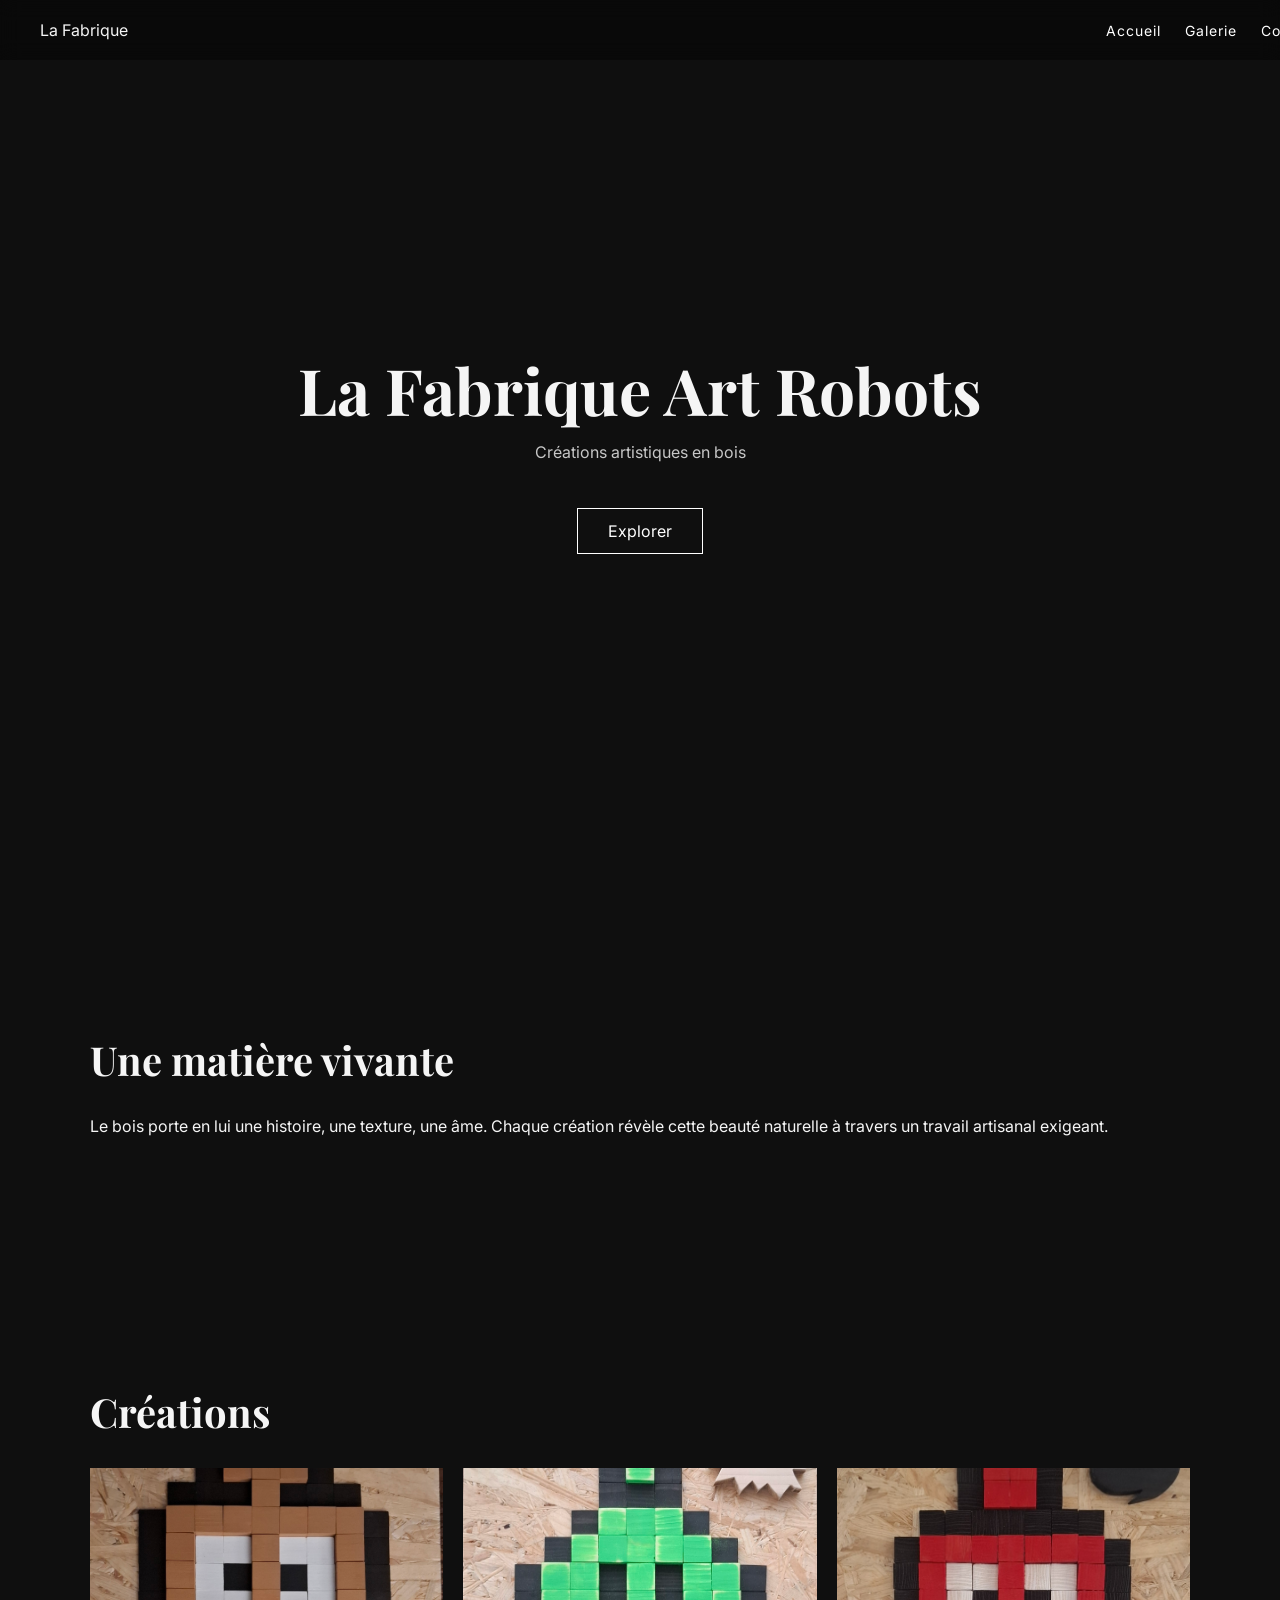
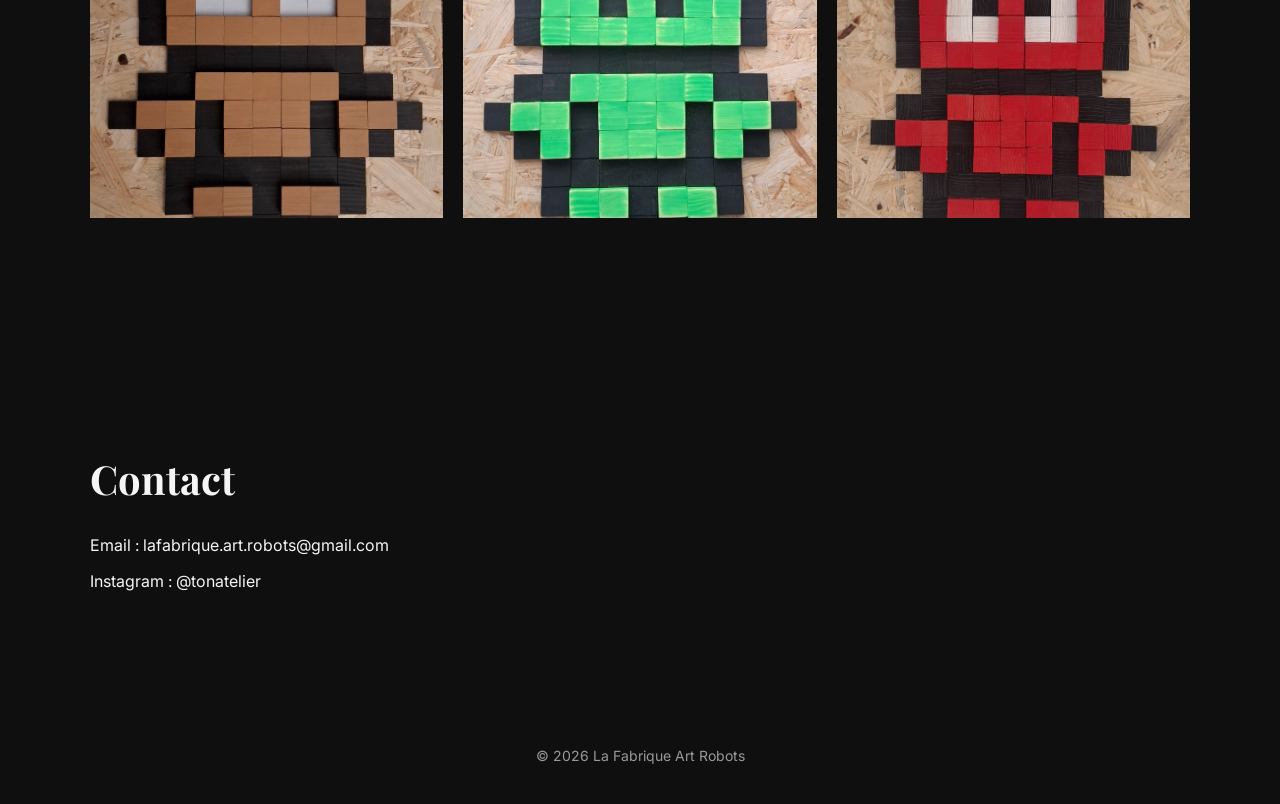
==== index.html @ 7349595c "Add files via upload" ====
<!DOCTYPE html>
<html lang="fr">
<head>
<meta charset="UTF-8">
<meta name="viewport" content="width=device-width, initial-scale=1.0">
<title>La Fabrique Art Robots</title>

<link href="https://fonts.googleapis.com/css2?family=Playfair+Display&family=Inter&display=swap" rel="stylesheet">

<style>

body {
  margin: 0;
  font-family: 'Inter', sans-serif;
  background: #0f0f0f;
  color: #f5f5f5;
}

/* NAV */
nav {
  position: fixed;
  width: 100%;
  padding: 20px 40px;
  display: flex;
  justify-content: space-between;
  background: rgba(0,0,0,0.4);
  backdrop-filter: blur(10px);
}

nav a {
  color: white;
  margin-left: 20px;
  text-decoration: none;
  font-size: 14px;
  letter-spacing: 1px;
}

/* HERO */
.hero {
  height: 100vh;
  background: url('https://images.unsplash.com/photo-1519710164239-da123dc03ef4') center/cover;
  display: flex;
  align-items: center;
  justify-content: center;
  text-align: center;
}

.hero h1 {
  font-family: 'Playfair Display', serif;
  font-size: 4em;
  margin: 0;
}

.hero p {
  margin-top: 10px;
  opacity: 0.8;
}

.btn {
  display: inline-block;
  margin-top: 30px;
  padding: 12px 30px;
  border: 1px solid white;
  color: white;
  text-decoration: none;
  transition: 0.3s;
}

.btn:hover {
  background: white;
  color: black;
}

/* SECTIONS */
section {
  padding: 100px 40px;
  max-width: 1100px;
  margin: auto;
}

/* TITRES */
h2 {
  font-family: 'Playfair Display', serif;
  font-size: 2.5em;
  margin-bottom: 30px;
}

/* GALERIE */
.gallery {
  display: grid;
  grid-template-columns: repeat(auto-fit, minmax(300px, 1fr));
  gap: 20px;
}

.gallery img {
  width: 100%;
  height: 350px;
  object-fit: cover;
  transition: 0.4s;
}

.gallery img:hover {
  transform: scale(1.05);
  opacity: 0.8;
}

/* FOOTER */
footer {
  text-align: center;
  padding: 40px;
  font-size: 14px;
  opacity: 0.6;
}

</style>
</head>

<body>

<!-- NAV -->
<nav>
  <div>La Fabrique</div>
  <div>
    <a href="index.html">Accueil</a>
    <a href="galerie.html">Galerie</a>
    <a href="contact.html">Contact</a>
  </div>
</nav>

<!-- HERO -->
<div class="hero">
  <div>
    <h1>La Fabrique Art Robots</h1>
    <p>Créations artistiques en bois</p>
    <a href="#galerie" class="btn">Explorer</a>
  </div>
</div>

<!-- INTRO -->
<section>
  <h2>Une matière vivante</h2>
  <p>
    Le bois porte en lui une histoire, une texture, une âme.
    Chaque création révèle cette beauté naturelle à travers un travail artisanal exigeant.
  </p>
</section>

<!-- GALERIE -->
<section id="galerie">
  <h2>Créations</h2>

  <div class="gallery">
    <img src="images/C_Little_Medium_GC_Brun.jpg">
    <img src="images/C_Bidibot_Medium_GC_Vert.jpg">
    <img src="images/C_Little_Medium_GC_Rouge.jpg">
  </div>
</section>

<!-- CONTACT -->
<section>
  <h2>Contact</h2>
  <p>Email : lafabrique.art.robots@gmail.com</p>
  <p>Instagram : @tonatelier</p>
</section>

<!-- FOOTER -->
<footer>
  © 2026 La Fabrique Art Robots
</footer>

</body>
</html>
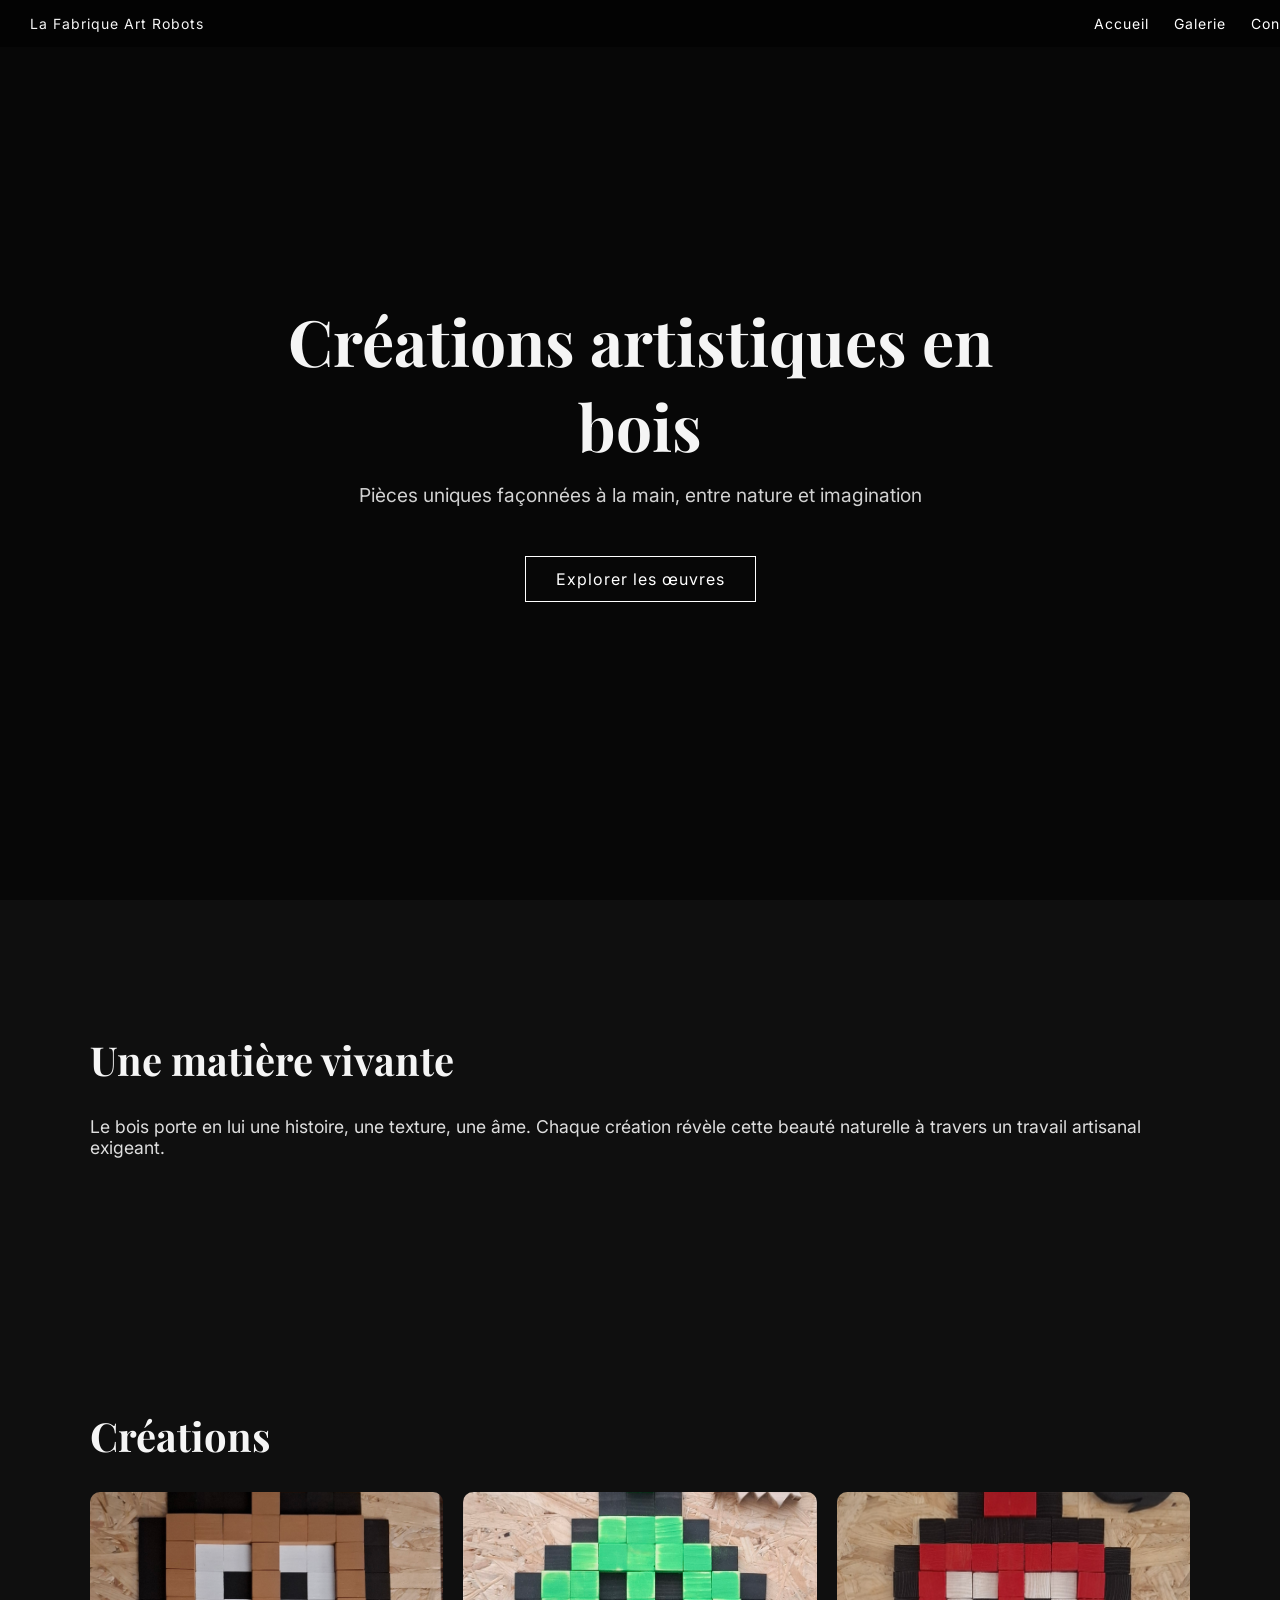
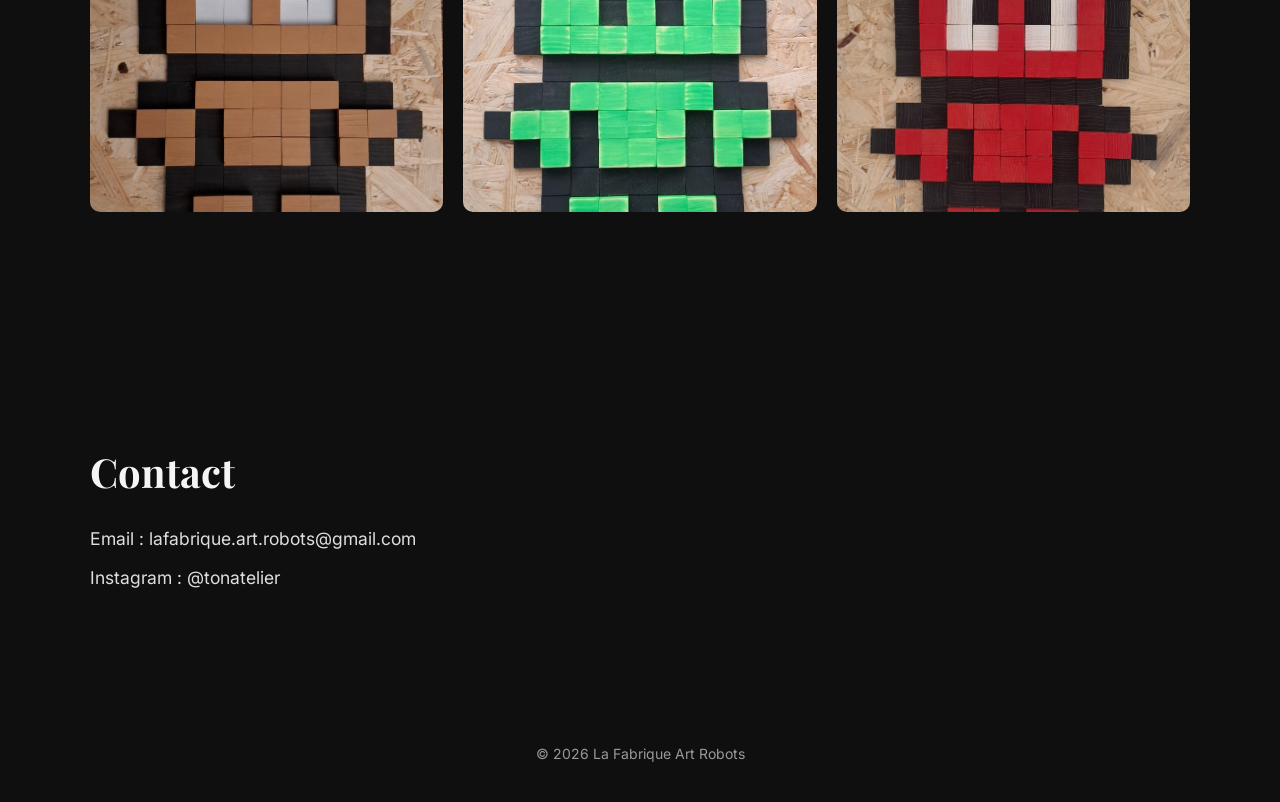
==== commit 5cda77b2: "Add files via upload" ====
--- a/index.html
+++ b/index.html
@@ -19,12 +19,20 @@
 /* NAV */
 nav {
   position: fixed;
+  top: 0;
   width: 100%;
-  padding: 20px 40px;
+  padding: 15px 30px;
   display: flex;
   justify-content: space-between;
-  background: rgba(0,0,0,0.4);
+  align-items: center;
+  background: rgba(0,0,0,0.5);
   backdrop-filter: blur(10px);
+  z-index: 1000;
+}
+
+nav div {
+  font-size: 14px;
+  letter-spacing: 1px;
 }
 
 nav a {
@@ -35,14 +43,35 @@
   letter-spacing: 1px;
 }
 
-/* HERO */
+nav a:hover {
+  opacity: 0.7;
+}
+
+/* HERO PREMIUM */
 .hero {
   height: 100vh;
-  background: url('https://images.unsplash.com/photo-1519710164239-da123dc03ef4') center/cover;
+  background: url('https://images.unsplash.com/photo-1523413651479-597eb2da0ad6') center/cover no-repeat;
   display: flex;
   align-items: center;
   justify-content: center;
   text-align: center;
+  position: relative;
+}
+
+.hero::before {
+  content: "";
+  position: absolute;
+  top: 0;
+  left: 0;
+  width: 100%;
+  height: 100%;
+  background: rgba(0,0,0,0.55);
+}
+
+.hero-content {
+  position: relative;
+  max-width: 800px;
+  padding: 20px;
 }
 
 .hero h1 {
@@ -52,8 +81,9 @@
 }
 
 .hero p {
-  margin-top: 10px;
-  opacity: 0.8;
+  margin-top: 15px;
+  font-size: 1.2em;
+  opacity: 0.85;
 }
 
 .btn {
@@ -64,6 +94,7 @@
   color: white;
   text-decoration: none;
   transition: 0.3s;
+  letter-spacing: 1px;
 }
 
 .btn:hover {
@@ -78,7 +109,6 @@
   margin: auto;
 }
 
-/* TITRES */
 h2 {
   font-family: 'Playfair Display', serif;
   font-size: 2.5em;
@@ -88,20 +118,27 @@
 /* GALERIE */
 .gallery {
   display: grid;
-  grid-template-columns: repeat(auto-fit, minmax(300px, 1fr));
+  grid-template-columns: repeat(auto-fit, minmax(280px, 1fr));
   gap: 20px;
 }
 
 .gallery img {
   width: 100%;
-  height: 350px;
+  height: 320px;
   object-fit: cover;
+  border-radius: 10px;
   transition: 0.4s;
 }
 
 .gallery img:hover {
-  transform: scale(1.05);
-  opacity: 0.8;
+  transform: scale(1.03);
+  opacity: 0.85;
+}
+
+/* CONTACT */
+section p {
+  font-size: 1.1em;
+  opacity: 0.9;
 }
 
 /* FOOTER */
@@ -112,6 +149,27 @@
   opacity: 0.6;
 }
 
+/* RESPONSIVE */
+@media (max-width: 768px) {
+
+  .hero h1 {
+    font-size: 2.5em;
+  }
+
+  .hero p {
+    font-size: 1em;
+  }
+
+  nav {
+    flex-direction: column;
+    gap: 10px;
+  }
+
+  section {
+    padding: 70px 20px;
+  }
+}
+
 </style>
 </head>
 
@@ -119,7 +177,7 @@
 
 <!-- NAV -->
 <nav>
-  <div>La Fabrique</div>
+  <div>La Fabrique Art Robots</div>
   <div>
     <a href="index.html">Accueil</a>
     <a href="galerie.html">Galerie</a>
@@ -129,10 +187,10 @@
 
 <!-- HERO -->
 <div class="hero">
-  <div>
-    <h1>La Fabrique Art Robots</h1>
-    <p>Créations artistiques en bois</p>
-    <a href="#galerie" class="btn">Explorer</a>
+  <div class="hero-content">
+    <h1>Créations artistiques en bois</h1>
+    <p>Pièces uniques façonnées à la main, entre nature et imagination</p>
+    <a href="#galerie" class="btn">Explorer les œuvres</a>
   </div>
 </div>
 
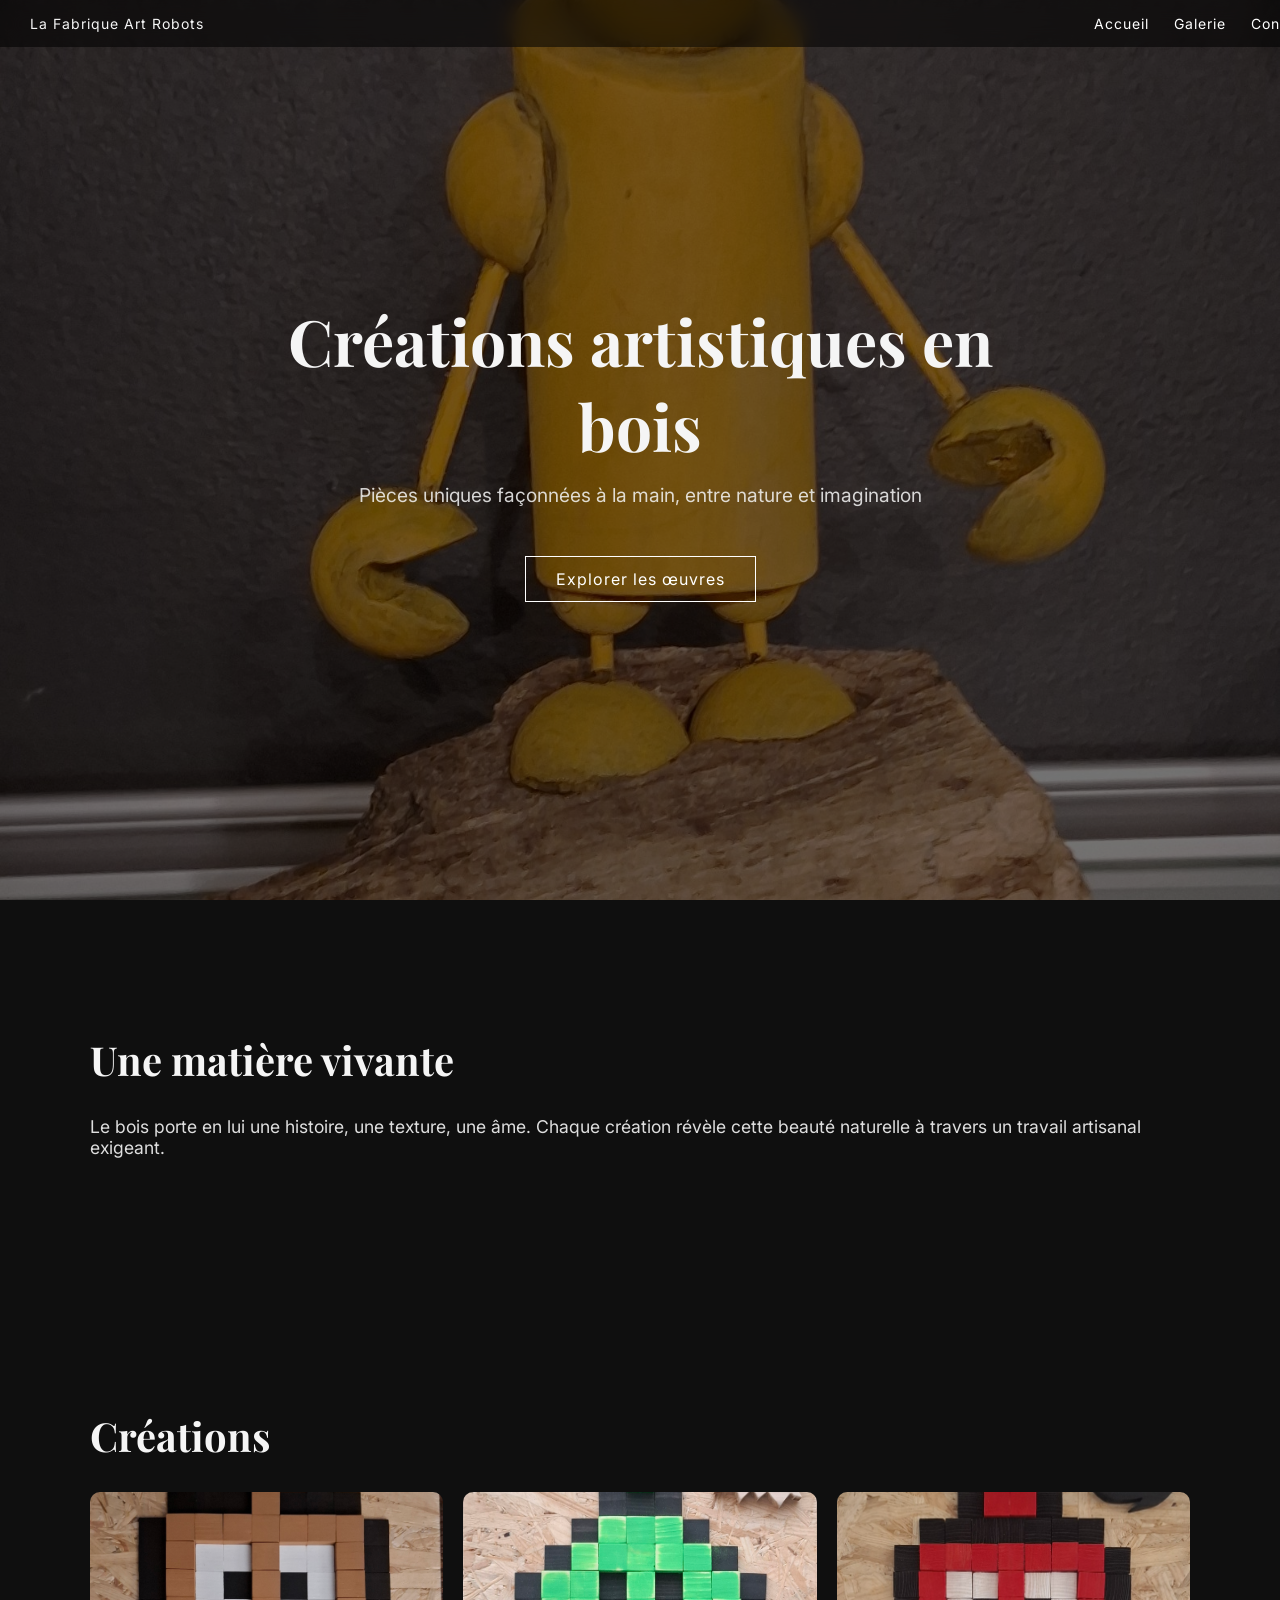
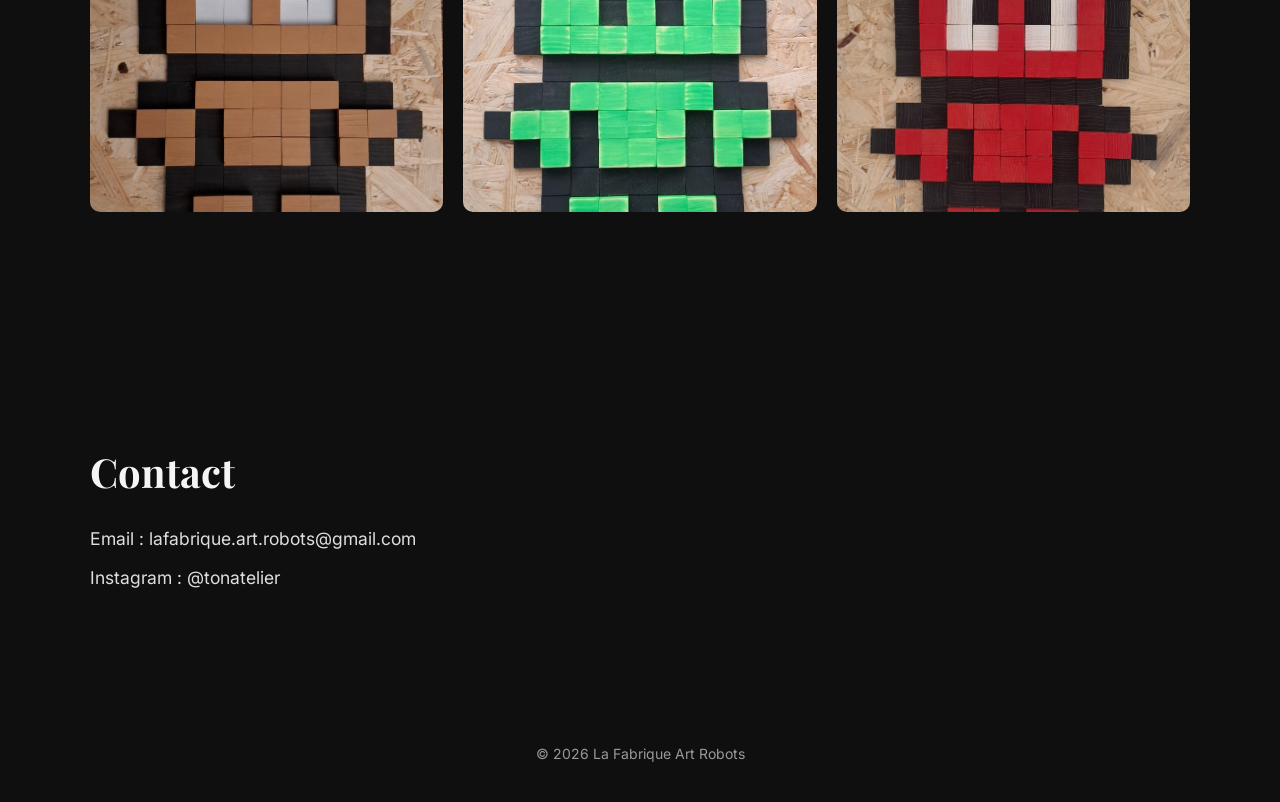
==== commit 59305d33: "Add files via upload" ====
--- a/index.html
+++ b/index.html
@@ -25,7 +25,7 @@
   display: flex;
   justify-content: space-between;
   align-items: center;
-  background: rgba(0,0,0,0.5);
+  background: rgba(0,0,0,0.55);
   backdrop-filter: blur(10px);
   z-index: 1000;
 }
@@ -41,16 +41,17 @@
   text-decoration: none;
   font-size: 14px;
   letter-spacing: 1px;
+  transition: 0.3s;
 }
 
 nav a:hover {
   opacity: 0.7;
 }
 
-/* HERO PREMIUM */
+/* HERO AVEC TON ŒUVRE 🔥 */
 .hero {
   height: 100vh;
-  background: url('https://images.unsplash.com/photo-1523413651479-597eb2da0ad6') center/cover no-repeat;
+  background: url('images/mon-oeuvre.jpg') center/cover no-repeat;
   display: flex;
   align-items: center;
   justify-content: center;
@@ -58,16 +59,15 @@
   position: relative;
 }
 
+/* overlay galerie */
 .hero::before {
   content: "";
   position: absolute;
-  top: 0;
-  left: 0;
-  width: 100%;
-  height: 100%;
+  inset: 0;
   background: rgba(0,0,0,0.55);
 }
 
+/* contenu hero */
 .hero-content {
   position: relative;
   max-width: 800px;
@@ -185,7 +185,7 @@
   </div>
 </nav>
 
-<!-- HERO -->
+<!-- HERO AVEC TON ŒUVRE -->
 <div class="hero">
   <div class="hero-content">
     <h1>Créations artistiques en bois</h1>
